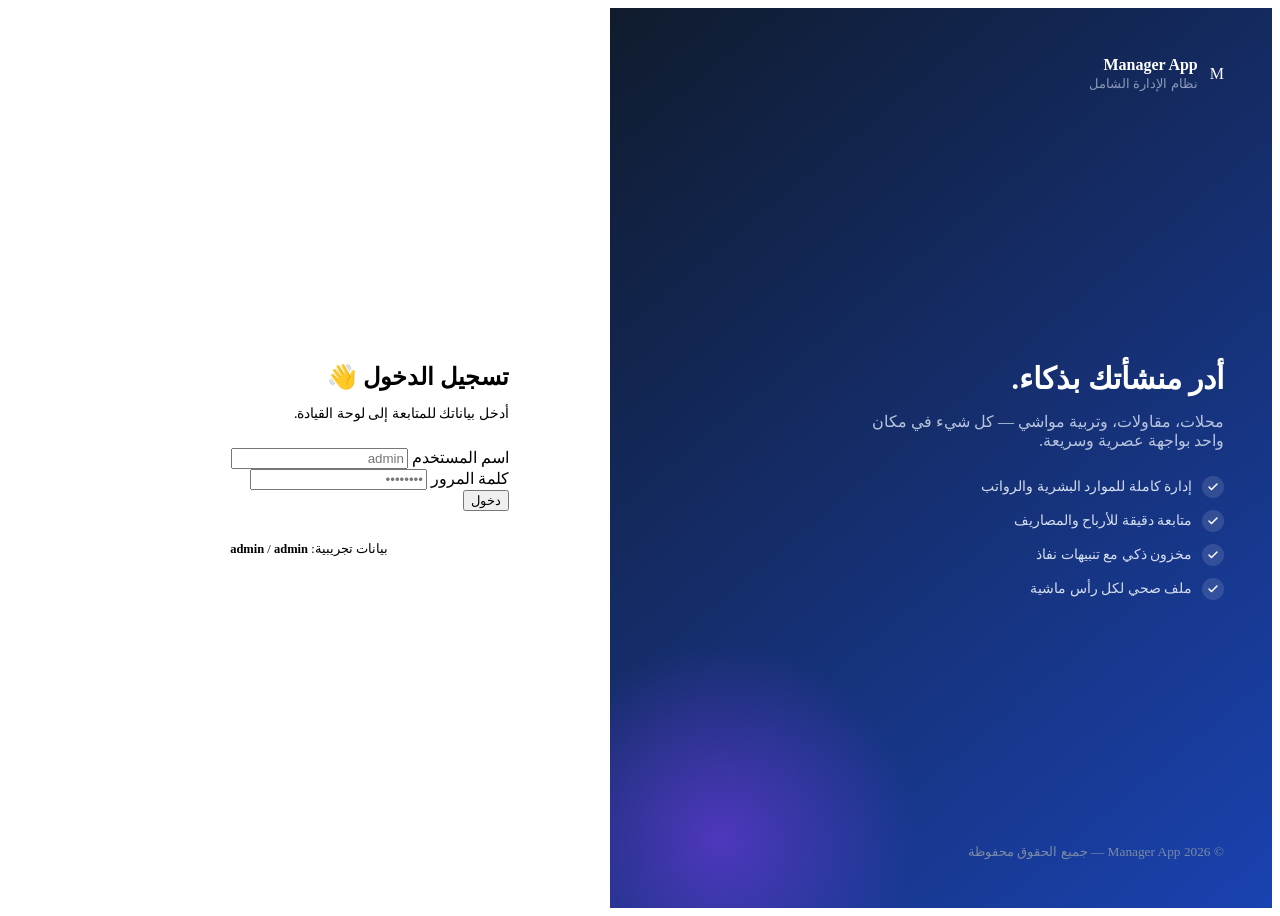
==== index.html @ 78fc704d "Move index.html to root directory and fix file paths" ====
<!DOCTYPE html>
<html lang="ar" dir="rtl" data-theme="light">
<head>
  <meta charset="UTF-8" />
  <meta name="viewport" content="width=device-width, initial-scale=1, viewport-fit=cover" />
  <meta name="theme-color" content="#2563eb" />
  <title>تسجيل الدخول • Manager App</title>

  <script>
    (function () {
      try {
        var t = JSON.parse(localStorage.getItem('managerapp:theme')) ||
                (matchMedia('(prefers-color-scheme: dark)').matches ? 'dark' : 'light');
        document.documentElement.setAttribute('data-theme', t);
      } catch (e) {}
    })();
  </script>

  <link rel="preconnect" href="https://fonts.gstatic.com" crossorigin />
  <link href="https://fonts.googleapis.com/css2?family=Cairo:wght@400;500;600;700&display=swap" rel="stylesheet" />
  <link rel="stylesheet" href="./assets/css/main.css" />

  <style>
    .login {
      min-height: 100dvh;
      display: grid;
      grid-template-columns: 1.1fr 1fr;
    }
    .login__aside {
      background: linear-gradient(140deg, #101b2d, #1d4ed8 130%);
      color: #fff;
      padding: 48px;
      display: flex;
      flex-direction: column;
      justify-content: space-between;
      position: relative;
      overflow: hidden;
    }
    .login__aside::after {
      content: "";
      position: absolute;
      width: 420px; height: 420px;
      background: radial-gradient(circle, rgba(124,58,237,.55), transparent 65%);
      bottom: -140px; left: -100px;
      border-radius: 50%;
    }
    .login__aside h2 { font-size: 30px; margin-bottom: 10px; }
    .login__aside p  { color: #b8c4dc; max-width: 380px; }

    .login__features { list-style: none; padding: 0; margin: 26px 0 0; display: flex; flex-direction: column; gap: 12px; }
    .login__features li { display: flex; align-items: center; gap: 10px; font-size: 14px; color: #d5deee; }
    .login__features li::before {
      content: "";
      width: 22px; height: 22px;
      border-radius: 50%;
      background: rgba(255,255,255,.12);
      background-image: url("data:image/svg+xml,%3Csvg xmlns='http://www.w3.org/2000/svg' viewBox='0 0 24 24' fill='none' stroke='%23ffffff' stroke-width='3' stroke-linecap='round' stroke-linejoin='round'%3E%3Cpolyline points='20 6 9 17 4 12'%3E%3C/polyline%3E%3C/svg%3E");
      background-size: 12px; background-repeat: no-repeat; background-position: center;
      flex-shrink: 0;
    }

    .login__form-wrap {
      display: grid;
      place-items: center;
      padding: 32px 24px;
      background: var(--bg);
    }
    .login__card {
      width: 100%;
      max-width: 400px;
    }
    .login__card h1 { font-size: 24px; margin-bottom: 6px; }
    .login__card > p { color: var(--muted); margin-bottom: 26px; font-size: 14px; }

    .login__hint {
      margin-top: 18px;
      padding: 12px 14px;
      background: var(--info-50);
      color: var(--info);
      border-radius: var(--radius-sm);
      font-size: 12.5px;
      text-align: center;
    }

    @media (max-width: 860px) {
      .login { grid-template-columns: 1fr; }
      .login__aside { display: none; }
    }
  </style>
</head>
<body>

  <div class="login">

    <!-- الجانب الترويجي -->
    <aside class="login__aside">
      <div>
        <div style="display:flex;align-items:center;gap:12px;">
          <div class="brand__logo">M</div>
          <div>
            <strong style="font-size:16px;display:block;">Manager App</strong>
            <small style="color:#8b9ab8;">نظام الإدارة الشامل</small>
          </div>
        </div>
      </div>

      <div style="position:relative;z-index:1;">
        <h2>أدر منشأتك بذكاء.</h2>
        <p>محلات، مقاولات، وتربية مواشي — كل شيء في مكان واحد بواجهة عصرية وسريعة.</p>
        <ul class="login__features">
          <li>إدارة كاملة للموارد البشرية والرواتب</li>
          <li>متابعة دقيقة للأرباح والمصاريف</li>
          <li>مخزون ذكي مع تنبيهات نفاذ</li>
          <li>ملف صحي لكل رأس ماشية</li>
        </ul>
      </div>

      <small style="color:#7b8aa5;position:relative;z-index:1;">
        © <span id="year"></span> Manager App — جميع الحقوق محفوظة
      </small>
    </aside>

    <!-- نموذج الدخول -->
    <main class="login__form-wrap">
      <div class="login__card">
        <h1>تسجيل الدخول 👋</h1>
        <p>أدخل بياناتك للمتابعة إلى لوحة القيادة.</p>

        <form id="loginForm" novalidate>
          <div class="form-group">
            <label for="user">اسم المستخدم</label>
            <input class="input" type="text" id="user" name="user"
                   placeholder="admin" autocomplete="username" required />
          </div>

          <div class="form-group">
            <label for="pass">كلمة المرور</label>
            <input class="input" type="password" id="pass" name="pass"
                   placeholder="••••••••" autocomplete="current-password" required />
          </div>

          <button class="btn btn--primary btn--block" type="submit">دخول</button>
        </form>

        <div class="login__hint">
          بيانات تجريبية: <strong>admin</strong> / <strong>admin</strong>
        </div>
      </div>
    </main>
  </div>

  <script src="./assets/js/app.js"></script>
  <script>
    document.getElementById('year').textContent = new Date().getFullYear();

    // إن وُجدت جلسة سابقة → انتقل مباشرة
    if (App.Auth.isLoggedIn()) {
      window.location.replace('./dashboard.html');
    }

    document.getElementById('loginForm').addEventListener('submit', function (e) {
      e.preventDefault();
      const user = document.getElementById('user').value.trim();
      const pass = document.getElementById('pass').value;

      if (!user || !pass) {
        alert('الرجاء إدخال اسم المستخدم وكلمة المرور');
        return;
      }

      // ⚠️ مصادقة تجريبية — استبدلها لاحقاً بـ Firebase Auth أو API حقيقي
      if (user === 'admin' && pass === 'admin') {
        App.Auth.login({ id: 'admin', name: 'المدير', role: 'admin' });
        window.location.href = './dashboard.html';
      } else {
        alert('بيانات الدخول غير صحيحة');
      }
    });
  </script>
</body>
</html>
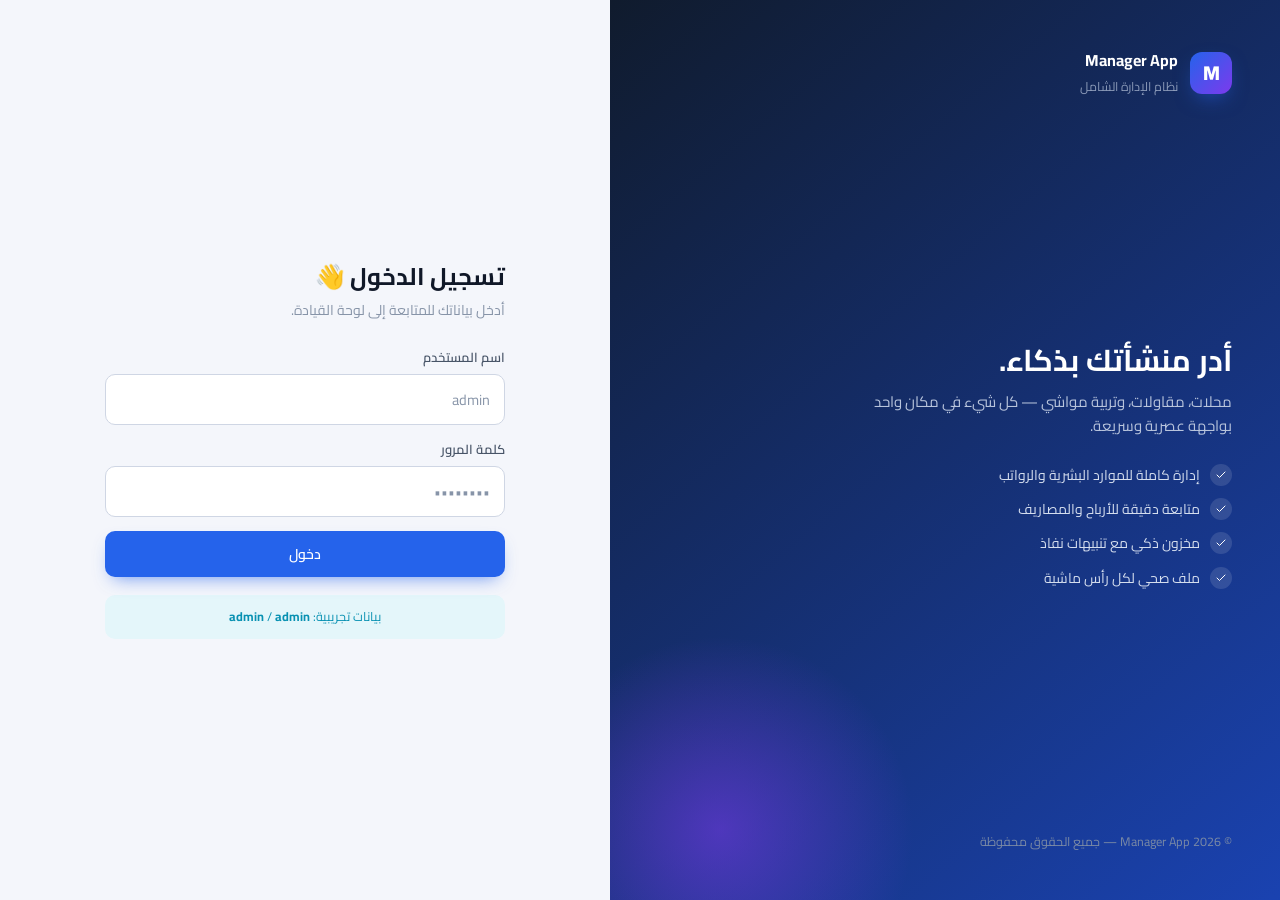
==== commit f6db648e: "fix: replace truncated data-uri SVG in login with safe inline SVG (fixes broken icon)" ====
--- a/index.html
+++ b/index.html
@@ -54,7 +54,8 @@
       width: 22px; height: 22px;
       border-radius: 50%;
       background: rgba(255,255,255,.12);
-      background-image: url("data:image/svg+xml,%3Csvg xmlns='http://www.w3.org/2000/svg' viewBox='0 0 24 24' fill='none' stroke='%23ffffff' stroke-width='3' stroke-linecap='round' stroke-linejoin='round'%3E%3Cpolyline points='20 6 9 17 4 12'%3E%3C/polyline%3E%3C/svg%3E");
+      /* fallback simple icon using an inline SVG data URI */
+      background-image: url("data:image/svg+xml;utf8,<svg xmlns='http://www.w3.org/2000/svg' viewBox='0 0 24 24' fill='none' stroke='%23ffffff' stroke-width='2' stroke-linecap='round' stroke-linejoin='round'><path d='M20 6L9 17l-5-5'/></svg>");
       background-size: 12px; background-repeat: no-repeat; background-position: center;
       flex-shrink: 0;
     }
--- a/assets/css/main.css
+++ b/assets/css/main.css
@@ -0,0 +1,488 @@
+/* =========================================================
+   Manager App — Main Stylesheet
+   ========================================================= */
+
+/* ---------- 1. المتغيرات (Light Theme) ---------- */
+:root {
+  --bg:            #f4f6fb;
+  --bg-elev:       #ffffff;
+  --bg-soft:       #eef2f9;
+  --sidebar-bg:    #101b2d;
+  --sidebar-fg:    #c9d3e3;
+  --sidebar-fg-2:  #7c8aa5;
+  --sidebar-active:#2563eb;
+
+  --text:          #101828;
+  --text-soft:     #475467;
+  --muted:         #8794a8;
+  --border:        #e4e8f0;
+  --border-strong: #cfd6e4;
+
+  --primary:       #2563eb;
+  --primary-600:   #1d4ed8;
+  --primary-50:    #eaf1ff;
+  --success:       #16a34a;
+  --success-50:    #e7f7ed;
+  --danger:        #dc2626;
+  --danger-50:     #fdecec;
+  --warning:       #d97706;
+  --warning-50:    #fdf3e3;
+  --info:          #0891b2;
+  --info-50:       #e4f6fa;
+  --purple:        #7c3aed;
+  --purple-50:     #f2ecfe;
+
+  --radius:        14px;
+  --radius-sm:     10px;
+  --radius-lg:     20px;
+  --shadow-sm:     0 1px 2px rgba(16,24,40,.05);
+  --shadow:        0 4px 16px rgba(16,24,40,.06);
+  --shadow-lg:     0 18px 40px -12px rgba(16,24,40,.18);
+
+  --sidebar-w:     264px;
+  --topbar-h:      68px;
+
+  --font: 'Cairo', 'Segoe UI', Tahoma, system-ui, sans-serif;
+
+  --t-fast: .15s ease;
+  --t:      .25s cubic-bezier(.4,0,.2,1);
+}
+
+/* ---------- 2. الوضع الليلي ---------- */
+[data-theme="dark"] {
+  --bg:            #0c1424;
+  --bg-elev:       #131f33;
+  --bg-soft:       #1a2a44;
+  --sidebar-bg:    #0a1220;
+  --sidebar-fg:    #aab8cd;
+  --sidebar-fg-2:  #64748b;
+
+  --text:          #e8eef8;
+  --text-soft:     #aab8cd;
+  --muted:         #7b8aa3;
+  --border:        #223149;
+  --border-strong: #2f4160;
+
+  --primary-50:    #16233d;
+  --success-50:    #10291c;
+  --danger-50:     #2c1414;
+  --warning-50:    #2c2110;
+  --info-50:       #0d2530;
+  --purple-50:     #1e1638;
+
+  --shadow-sm:     0 1px 2px rgba(0,0,0,.3);
+  --shadow:        0 4px 16px rgba(0,0,0,.35);
+  --shadow-lg:     0 18px 40px -12px rgba(0,0,0,.55);
+}
+
+/* ---------- 3. Reset ---------- */
+*, *::before, *::after { box-sizing: border-box; }
+
+html, body {
+  margin: 0; padding: 0;
+  height: 100%;
+}
+
+body {
+  font-family: var(--font);
+  background: var(--bg);
+  color: var(--text);
+  font-size: 15px;
+  line-height: 1.6;
+  -webkit-font-smoothing: antialiased;
+  transition: background var(--t), color var(--t);
+}
+
+h1,h2,h3,h4 { margin: 0; font-weight: 700; line-height: 1.3; }
+p { margin: 0; }
+a { color: inherit; text-decoration: none; }
+button { font-family: inherit; cursor: pointer; border: 0; background: none; color: inherit; }
+input, select, textarea { font-family: inherit; font-size: inherit; }
+img, svg { display: block; max-width: 100%; }
+svg { width: 20px; height: 20px; }
+
+/* ---------- 4. الحاويات العامة ---------- */
+.app {
+  display: flex;
+  min-height: 100dvh;
+}
+
+.main {
+  flex: 1;
+  min-width: 0;
+  display: flex;
+  flex-direction: column;
+}
+
+.content {
+  padding: 22px clamp(14px, 3vw, 32px) 60px;
+  display: flex;
+  flex-direction: column;
+  gap: 22px;
+  max-width: 1500px;
+  width: 100%;
+  margin: 0 auto;
+}
+
+/* ---------- 5. Sidebar ---------- */
+.sidebar {
+  width: var(--sidebar-w);
+  background: var(--sidebar-bg);
+  color: var(--sidebar-fg);
+  display: flex;
+  flex-direction: column;
+  position: sticky;
+  top: 0;
+  height: 100dvh;
+  z-index: 60;
+  flex-shrink: 0;
+  transition: transform var(--t);
+}
+
+.sidebar__brand {
+  display: flex;
+  align-items: center;
+  gap: 12px;
+  padding: 20px 20px 18px;
+  border-bottom: 1px solid rgba(255,255,255,.06);
+}
+
+.brand__logo {
+  width: 42px; height: 42px;
+  border-radius: 12px;
+  display: grid;
+  place-items: center;
+  background: linear-gradient(135deg, var(--primary), #7c3aed);
+  color: #fff;
+  font-weight: 800;
+  font-size: 20px;
+  box-shadow: 0 8px 20px -6px rgba(37,99,235,.6);
+}
+
+.brand__text { display: flex; flex-direction: column; line-height: 1.2; }
+.brand__text strong { color: #fff; font-size: 15.5px; }
+.brand__text small { color: var(--sidebar-fg-2); font-size: 11.5px; }
+
+.sidebar__nav {
+  flex: 1;
+  padding: 14px 12px;
+  overflow-y: auto;
+  display: flex;
+  flex-direction: column;
+  gap: 4px;
+}
+
+.nav-section {
+  font-size: 11px;
+  font-weight: 700;
+  letter-spacing: .5px;
+  text-transform: uppercase;
+  color: var(--sidebar-fg-2);
+  padding: 14px 12px 6px;
+}
+
+.nav-link {
+  display: flex;
+  align-items: center;
+  gap: 12px;
+  padding: 11px 14px;
+  border-radius: var(--radius-sm);
+  color: var(--sidebar-fg);
+  font-size: 14.5px;
+  font-weight: 500;
+  transition: background var(--t-fast), color var(--t-fast);
+  position: relative;
+}
+
+.nav-link:hover {
+  background: rgba(255,255,255,.06);
+  color: #fff;
+}
+
+.nav-link.is-active {
+  background: linear-gradient(90deg, rgba(37,99,235,.22), rgba(37,99,235,.06));
+  color: #fff;
+}
+
+.nav-link.is-active::before {
+  content: "";
+  position: absolute;
+  inset-inline-end: 0;
+  top: 20%; bottom: 20%;
+  width: 3px;
+  border-radius: 3px;
+  background: var(--primary);
+}
+
+.nav-link svg { width: 19px; height: 19px; opacity: .9; flex-shrink: 0; }
+
+.sidebar__footer {
+  padding: 14px;
+  border-top: 1px solid rgba(255,255,255,.06);
+}
+
+.storage-note {
+  display: flex;
+  align-items: center;
+  gap: 9px;
+  font-size: 11.5px;
+  color: var(--sidebar-fg-2);
+  background: rgba(255,255,255,.04);
+  padding: 10px 12px;
+  border-radius: var(--radius-sm);
+}
+.storage-note svg { width: 16px; height: 16px; flex-shrink: 0; }
+
+/* ---------- 6. Topbar ---------- */
+.topbar {
+  height: var(--topbar-h);
+  background: color-mix(in srgb, var(--bg-elev) 88%, transparent);
+  backdrop-filter: blur(12px);
+  border-bottom: 1px solid var(--border);
+  position: sticky;
+  top: 0;
+  z-index: 40;
+  display: flex;
+  align-items: center;
+  gap: 14px;
+  padding: 0 clamp(14px, 3vw, 28px);
+}
+
+.topbar__title { flex: 1; min-width: 0; }
+.topbar__title h1 { font-size: 17px; }
+.topbar__title p { font-size: 12.5px; color: var(--muted); }
+
+.topbar__actions { display: flex; align-items: center; gap: 10px; }
+
+.icon-btn {
+  width: 42px; height: 42px;
+  border-radius: 12px;
+  display: grid;
+  place-items: center;
+  color: var(--text-soft);
+  background: transparent;
+  border: 1px solid transparent;
+  transition: background var(--t-fast), color var(--t-fast), border-color var(--t-fast);
+}
+.icon-btn:hover {
+  background: var(--bg-soft);
+  color: var(--text);
+  border-color: var(--border);
+}
+
+.icon-btn--menu { display: none; }
+
+.avatar {
+  width: 42px; height: 42px;
+  border-radius: 12px;
+  background: linear-gradient(135deg, var(--primary), var(--purple));
+  color: #fff;
+  display: grid;
+  place-items: center;
+  font-weight: 700;
+  font-size: 16px;
+  box-shadow: var(--shadow-sm);
+}
+
+/* أيقونات تبديل الثيم */
+[data-theme="light"] .icon-moon { display: none; }
+[data-theme="dark"]  .icon-sun  { display: none; }
+
+/* ---------- 7. العناوين ---------- */
+.page-head {
+  display: flex;
+  align-items: flex-end;
+  justify-content: space-between;
+  gap: 16px;
+  flex-wrap: wrap;
+}
+.page-head h2 { font-size: 22px; }
+.page-head__actions { display: flex; gap: 10px; }
+
+.muted { color: var(--muted); }
+.small { font-size: 12.5px; }
+
+/* ---------- 8. الأزرار ---------- */
+.btn {
+  display: inline-flex;
+  align-items: center;
+  gap: 8px;
+  padding: 10px 18px;
+  border-radius: var(--radius-sm);
+  font-weight: 600;
+  font-size: 14px;
+  transition: transform var(--t-fast), background var(--t-fast), box-shadow var(--t-fast), opacity var(--t-fast);
+  white-space: nowrap;
+}
+.btn:active { transform: translateY(1px); }
+.btn svg { width: 17px; height: 17px; }
+
+.btn--primary {
+  background: var(--primary);
+  color: #fff;
+  box-shadow: 0 8px 18px -8px rgba(37,99,235,.7);
+}
+.btn--primary:hover { background: var(--primary-600); }
+
+.btn--ghost {
+  background: var(--bg-soft);
+  color: var(--text);
+  border: 1px solid var(--border);
+}
+.btn--ghost:hover { background: var(--bg); }
+
+.btn--danger { background: var(--danger); color: #fff; }
+
+.btn--block { width: 100%; justify-content: center; }
+
+.link { color: var(--primary); font-weight: 600; font-size: 13.5px; }
+.link:hover { text-decoration: underline; }
+
+/* ---------- 9. البطاقات ---------- */
+.card {
+  background: var(--bg-elev);
+  border: 1px solid var(--border);
+  border-radius: var(--radius);
+  padding: 18px 20px;
+  box-shadow: var(--shadow-sm);
+  transition: box-shadow var(--t-fast), border-color var(--t-fast);
+}
+.card:hover { box-shadow: var(--shadow); }
+
+.card__head {
+  display: flex;
+  align-items: center;
+  justify-content: space-between;
+  gap: 12px;
+  margin-bottom: 14px;
+  flex-wrap: wrap;
+}
+.card__head h3 { font-size: 15.5px; }
+
+/* ---------- 10. الشبكات ---------- */
+.grid-2 {
+  display: grid;
+  grid-template-columns: 1.6fr 1fr;
+  gap: 18px;
+}
+
+@media (max-width: 1024px) {
+  .grid-2 { grid-template-columns: 1fr; }
+}
+
+/* ---------- 11. الشارات ---------- */
+.badge {
+  display: inline-flex;
+  align-items: center;
+  gap: 5px;
+  padding: 4px 10px;
+  border-radius: 999px;
+  font-size: 12px;
+  font-weight: 700;
+}
+.badge--soft    { background: var(--primary-50); color: var(--primary); }
+.badge--success { background: var(--success-50); color: var(--success); }
+.badge--danger  { background: var(--danger-50);  color: var(--danger); }
+.badge--warning { background: var(--warning-50); color: var(--warning); }
+.badge--info    { background: var(--info-50);    color: var(--info); }
+
+/* ---------- 12. النماذج ---------- */
+.form-group { display: flex; flex-direction: column; gap: 6px; margin-bottom: 14px; }
+.form-group label { font-size: 13px; font-weight: 600; color: var(--text-soft); }
+
+.input, .select, .textarea {
+  width: 100%;
+  padding: 11px 14px;
+  border-radius: var(--radius-sm);
+  border: 1.5px solid var(--border-strong);
+  background: var(--bg-elev);
+  color: var(--text);
+  font-size: 14.5px;
+  transition: border-color var(--t-fast), box-shadow var(--t-fast);
+}
+.input:focus, .select:focus, .textarea:focus {
+  outline: none;
+  border-color: var(--primary);
+  box-shadow: 0 0 0 4px rgba(37,99,235,.12);
+}
+.input::placeholder { color: var(--muted); }
+
+/* ---------- 13. التنبيهات ---------- */
+.alerts { list-style: none; margin: 0; padding: 0; display: flex; flex-direction: column; gap: 10px; }
+
+.alert-item {
+  display: flex;
+  align-items: center;
+  gap: 12px;
+  padding: 12px 14px;
+  border-radius: var(--radius-sm);
+  background: var(--bg-soft);
+  border: 1px solid var(--border);
+}
+.alert-item__icon {
+  width: 36px; height: 36px;
+  border-radius: 10px;
+  display: grid;
+  place-items: center;
+  flex-shrink: 0;
+}
+.alert-item__icon svg { width: 18px; height: 18px; }
+.alert-item__icon--warning { background: var(--warning-50); color: var(--warning); }
+.alert-item__icon--danger  { background: var(--danger-50);  color: var(--danger); }
+.alert-item__icon--info    { background: var(--info-50);    color: var(--info); }
+.alert-item__body { flex: 1; min-width: 0; }
+.alert-item__body strong { display: block; font-size: 13.5px; }
+.alert-item__body small  { color: var(--muted); font-size: 12px; }
+
+/* ---------- 14. Overlay للموبايل ---------- */
+.overlay {
+  position: fixed;
+  inset: 0;
+  background: rgba(8,15,30,.5);
+  backdrop-filter: blur(2px);
+  opacity: 0;
+  visibility: hidden;
+  transition: opacity var(--t), visibility var(--t);
+  z-index: 55;
+}
+.overlay.is-open { opacity: 1; visibility: visible; }
+
+/* ---------- 15. Responsive ---------- */
+@media (max-width: 900px) {
+  .icon-btn--menu { display: grid; }
+
+  .sidebar {
+    position: fixed;
+    top: 0; bottom: 0;
+    inset-inline-start: 0;
+    transform: translateX(100%);
+    box-shadow: var(--shadow-lg);
+  }
+  [dir="rtl"] .sidebar { transform: translateX(100%); }
+  [dir="ltr"] .sidebar { transform: translateX(-100%); }
+
+  .sidebar.is-open { transform: translateX(0) !important; }
+}
+
+@media (max-width: 560px) {
+  .topbar__title p { display: none; }
+  .page-head h2 { font-size: 19px; }
+  .content { padding-top: 16px; gap: 16px; }
+  .card { padding: 16px; }
+}
+
+/* ---------- 16. أنيميشن دخول ---------- */
+@keyframes fadeUp {
+  from { opacity: 0; transform: translateY(12px); }
+  to   { opacity: 1; transform: translateY(0); }
+}
+.content > * { animation: fadeUp .4s ease both; }
+.content > *:nth-child(2) { animation-delay: .05s; }
+.content > *:nth-child(3) { animation-delay: .1s; }
+.content > *:nth-child(4) { animation-delay: .15s; }
+
+/* ---------- 17. Scrollbar ---------- */
+::-webkit-scrollbar { width: 9px; height: 9px; }
+::-webkit-scrollbar-track { background: transparent; }
+::-webkit-scrollbar-thumb { background: var(--border-strong); border-radius: 9px; }
+::-webkit-scrollbar-thumb:hover { background: var(--muted); }
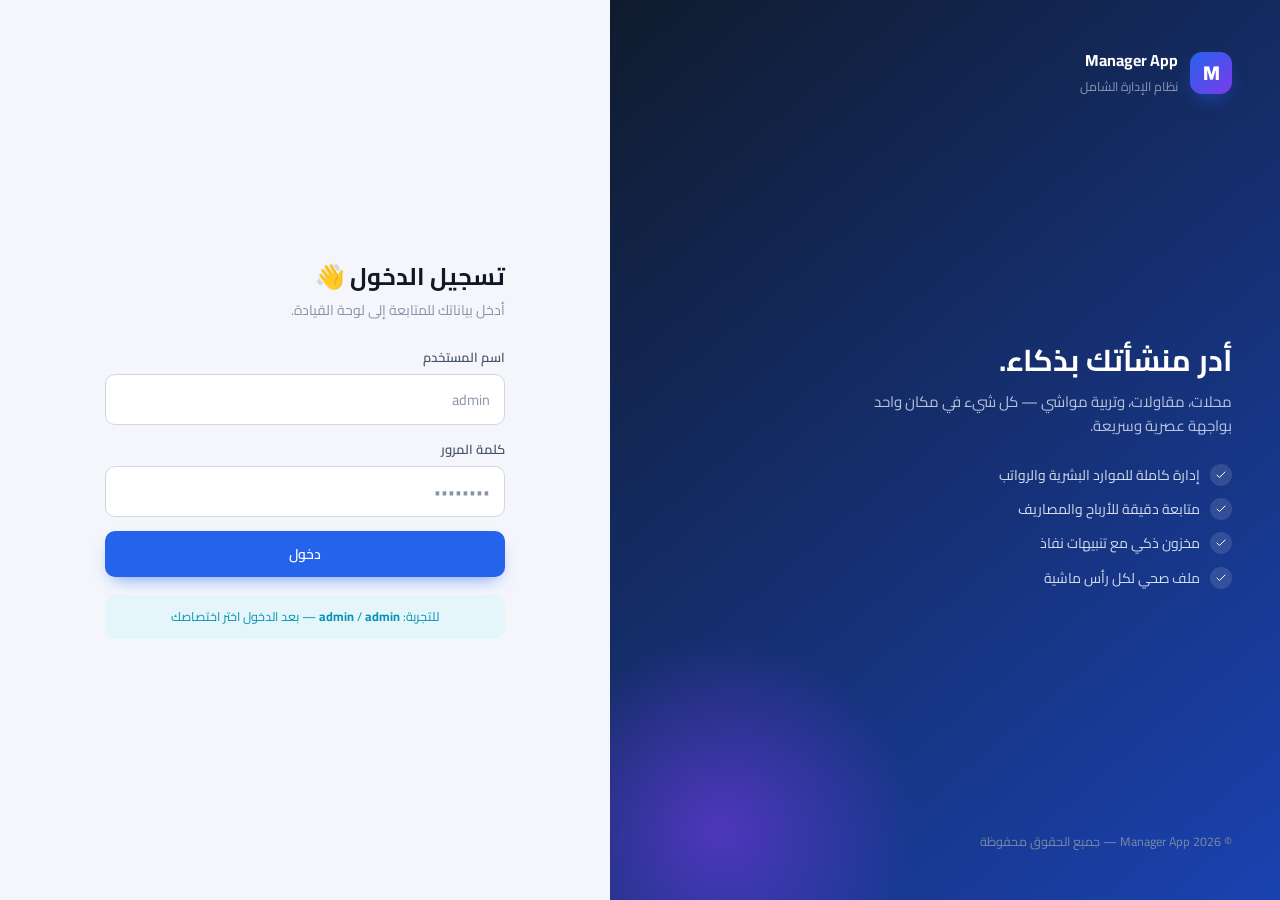
==== commit d4df30d5: "Add files via upload" ====
--- a/index.html
+++ b/index.html
@@ -144,7 +144,7 @@
         </form>
 
         <div class="login__hint">
-          بيانات تجريبية: <strong>admin</strong> / <strong>admin</strong>
+          للتجربة: <strong>admin</strong> / <strong>admin</strong> — بعد الدخول اختر اختصاصك
         </div>
       </div>
     </main>
@@ -154,9 +154,17 @@
   <script>
     document.getElementById('year').textContent = new Date().getFullYear();
 
-    // إن وُجدت جلسة سابقة → انتقل مباشرة
+    function goAfterLogin() {
+      if (App.Access.hasAny()) {
+        window.location.replace('./dashboard.html');
+      } else {
+        window.location.replace('./specialty.html');
+      }
+    }
+
+    // إن وُجدت جلسة سابقة → انتقل حسب الاختصاص
     if (App.Auth.isLoggedIn()) {
-      window.location.replace('./dashboard.html');
+      goAfterLogin();
     }
 
     document.getElementById('loginForm').addEventListener('submit', function (e) {
@@ -169,10 +177,10 @@
         return;
       }
 
-      // ⚠️ مصادقة تجريبية — استبدلها لاحقاً بـ Firebase Auth أو API حقيقي
+      // مصادقة تجريبية — استبدلها لاحقاً بـ API حقيقي
       if (user === 'admin' && pass === 'admin') {
         App.Auth.login({ id: 'admin', name: 'المدير', role: 'admin' });
-        window.location.href = './dashboard.html';
+        goAfterLogin();
       } else {
         alert('بيانات الدخول غير صحيحة');
       }
--- a/assets/css/main.css
+++ b/assets/css/main.css
@@ -485,4 +485,180 @@
 ::-webkit-scrollbar { width: 9px; height: 9px; }
 ::-webkit-scrollbar-track { background: transparent; }
 ::-webkit-scrollbar-thumb { background: var(--border-strong); border-radius: 9px; }
-::-webkit-scrollbar-thumb:hover { background: var(--muted); }+::-webkit-scrollbar-thumb:hover { background: var(--muted); }
+
+/* ---------- 18. بطاقات الإحصائيات ---------- */
+.stats {
+  display: grid;
+  grid-template-columns: repeat(auto-fit, minmax(180px, 1fr));
+  gap: 14px;
+}
+
+.stat-card {
+  background: var(--bg-elev);
+  border: 1px solid var(--border);
+  border-radius: var(--radius);
+  padding: 16px 18px;
+  display: flex;
+  flex-direction: column;
+  gap: 6px;
+  box-shadow: var(--shadow-sm);
+  transition: box-shadow var(--t-fast);
+}
+.stat-card:hover { box-shadow: var(--shadow); }
+
+.stat-card__icon {
+  width: 38px; height: 38px;
+  border-radius: 11px;
+  display: grid;
+  place-items: center;
+  margin-bottom: 4px;
+}
+.stat-card__icon svg { width: 18px; height: 18px; }
+
+.stat-card--success .stat-card__icon { background: var(--success-50); color: var(--success); }
+.stat-card--danger  .stat-card__icon { background: var(--danger-50);  color: var(--danger); }
+.stat-card--primary .stat-card__icon { background: var(--primary-50); color: var(--primary); }
+.stat-card--info    .stat-card__icon { background: var(--info-50);    color: var(--info); }
+.stat-card--purple  .stat-card__icon { background: var(--purple-50);  color: var(--purple); }
+.stat-card--warning .stat-card__icon { background: var(--warning-50); color: var(--warning); }
+
+.stat-card__label { font-size: 12.5px; color: var(--muted); font-weight: 600; }
+.stat-card__value { font-size: 20px; font-weight: 800; color: var(--text); line-height: 1.2; }
+.stat-card__sub   { font-size: 12px; color: var(--muted); }
+
+/* ---------- 19. الرسم البياني ---------- */
+.chart-wrap {
+  position: relative;
+  width: 100%;
+  height: 240px;
+}
+.chart-wrap canvas {
+  width: 100% !important;
+  height: 100% !important;
+}
+.chart-legend {
+  display: flex;
+  gap: 16px;
+  justify-content: center;
+  margin-top: 12px;
+  flex-wrap: wrap;
+}
+.chart-legend__item {
+  display: flex;
+  align-items: center;
+  gap: 6px;
+  font-size: 12.5px;
+  color: var(--text-soft);
+}
+.chart-legend__dot {
+  width: 10px; height: 10px;
+  border-radius: 50%;
+}
+
+/* ---------- 20. النماذج المنبثقة (Modal) ---------- */
+.modal-backdrop {
+  position: fixed;
+  inset: 0;
+  background: rgba(8,15,30,.55);
+  backdrop-filter: blur(3px);
+  z-index: 100;
+  display: flex;
+  align-items: center;
+  justify-content: center;
+  padding: 16px;
+  opacity: 0;
+  visibility: hidden;
+  transition: opacity var(--t), visibility var(--t);
+}
+.modal-backdrop.is-open {
+  opacity: 1;
+  visibility: visible;
+}
+.modal {
+  background: var(--bg-elev);
+  border: 1px solid var(--border);
+  border-radius: var(--radius-lg);
+  width: 100%;
+  max-width: 480px;
+  max-height: 90vh;
+  overflow-y: auto;
+  box-shadow: var(--shadow-lg);
+  padding: 22px 24px;
+  transform: translateY(12px);
+  transition: transform var(--t);
+}
+.modal-backdrop.is-open .modal { transform: translateY(0); }
+.modal__head {
+  display: flex;
+  align-items: center;
+  justify-content: space-between;
+  margin-bottom: 18px;
+}
+.modal__head h3 { font-size: 17px; }
+.modal__actions {
+  display: flex;
+  gap: 10px;
+  justify-content: flex-end;
+  margin-top: 18px;
+  flex-wrap: wrap;
+}
+
+/* ---------- 21. أزرار إضافية ---------- */
+.btn--sm {
+  padding: 7px 12px;
+  font-size: 13px;
+}
+.btn--danger-ghost {
+  background: var(--danger-50);
+  color: var(--danger);
+  border: 1px solid transparent;
+}
+.btn--danger-ghost:hover {
+  border-color: var(--danger);
+}
+
+/* صف إجراءات الجدول */
+.row-actions {
+  display: flex;
+  gap: 6px;
+  justify-content: flex-end;
+}
+
+/* زر تسجيل الخروج */
+.logout-btn {
+  font-size: 12.5px;
+  font-weight: 600;
+  color: var(--muted);
+  padding: 6px 10px;
+  border-radius: 8px;
+  border: 1px solid var(--border);
+  background: var(--bg-soft);
+  transition: color var(--t-fast), border-color var(--t-fast);
+}
+.logout-btn:hover {
+  color: var(--danger);
+  border-color: var(--danger);
+}
+
+.form-row {
+  display: grid;
+  grid-template-columns: 1fr 1fr;
+  gap: 12px;
+}
+@media (max-width: 560px) {
+  .form-row { grid-template-columns: 1fr; }
+}
+
+.filters {
+  display: flex;
+  gap: 10px;
+  flex-wrap: wrap;
+  align-items: center;
+}
+.filters .input,
+.filters .select {
+  width: auto;
+  min-width: 140px;
+  padding: 9px 12px;
+}
